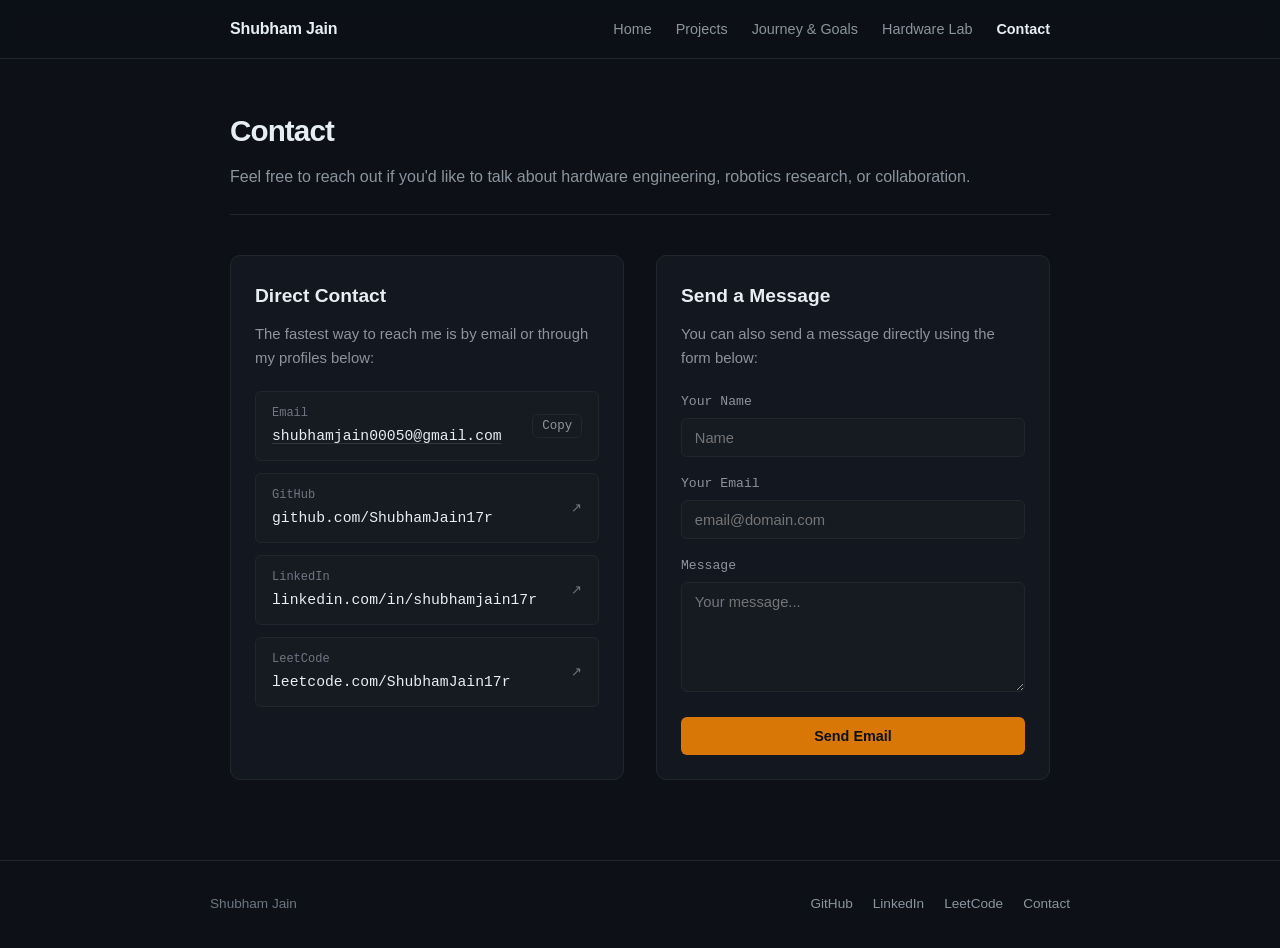
==== contact.html @ 2b887f20 "Initial release: Engineering portfolio website and ATS resume" ====
<!DOCTYPE html>
<html lang="en">
<head>
  <meta charset="UTF-8">
  <meta name="viewport" content="width=device-width, initial-scale=1.0">
  <meta name="description" content="Contact Shubham Jain — Hardware & Robotics.">
  <title>Contact — Shubham Jain</title>
  <link rel="stylesheet" href="css/style.css">
</head>
<body>

  <!-- Navigation -->
  <header class="navbar">
    <div class="nav-container">
      <a href="index.html" class="nav-brand">Shubham Jain</a>

      <button class="menu-btn" id="mobileMenuBtn" aria-label="Toggle navigation menu">
        <svg width="20" height="20" viewBox="0 0 24 24" fill="none" stroke="currentColor" stroke-width="2"><line x1="3" y1="12" x2="21" y2="12"></line><line x1="3" y1="6" x2="21" y2="6"></line><line x1="3" y1="18" x2="21" y2="18"></line></svg>
      </button>

      <ul class="nav-links" id="navLinks">
        <li><a href="index.html" class="nav-link">Home</a></li>
        <li><a href="projects.html" class="nav-link">Projects</a></li>
        <li><a href="research.html" class="nav-link">Journey & Goals</a></li>
        <li><a href="hardware.html" class="nav-link">Hardware Lab</a></li>
        <li><a href="contact.html" class="nav-link active">Contact</a></li>
      </ul>
    </div>
  </header>

  <!-- Main Content -->
  <main class="main-content">
    
    <div class="page-header">
      <h1 class="page-title">Contact</h1>
      <p class="page-subtitle">
        Feel free to reach out if you'd like to talk about hardware engineering, robotics research, or collaboration.
      </p>
    </div>

    <div class="contact-layout">
      
      <!-- Direct Links -->
      <div class="contact-box">
        <h2>Direct Contact</h2>
        <p>The fastest way to reach me is by email or through my profiles below:</p>

        <div class="contact-links-list">
          
          <!-- Email Row with Copy Button -->
          <div class="contact-row">
            <div class="contact-row-left">
              <span class="contact-row-label">Email</span>
              <a href="mailto:shubhamjain00050@gmail.com" data-link="email" class="contact-row-val" data-config="email-val">shubhamjain00050@gmail.com</a>
            </div>
            <button class="btn-copy" id="copyEmailBtn" type="button">Copy</button>
          </div>

          <!-- GitHub Row -->
          <a href="https://github.com/ShubhamJain17r" target="_blank" rel="noopener noreferrer" class="contact-row" data-link="github">
            <div class="contact-row-left">
              <span class="contact-row-label">GitHub</span>
              <span class="contact-row-val">github.com/ShubhamJain17r</span>
            </div>
            <span style="font-family: var(--font-mono); font-size: 0.8rem; color: var(--text-dim);">↗</span>
          </a>

          <!-- LinkedIn Row -->
          <a href="https://linkedin.com/in/shubhamjain17r" target="_blank" rel="noopener noreferrer" class="contact-row" data-link="linkedin">
            <div class="contact-row-left">
              <span class="contact-row-label">LinkedIn</span>
              <span class="contact-row-val">linkedin.com/in/shubhamjain17r</span>
            </div>
            <span style="font-family: var(--font-mono); font-size: 0.8rem; color: var(--text-dim);">↗</span>
          </a>

          <!-- LeetCode Row -->
          <a href="https://leetcode.com/ShubhamJain17r" target="_blank" rel="noopener noreferrer" class="contact-row" data-link="leetcode">
            <div class="contact-row-left">
              <span class="contact-row-label">LeetCode</span>
              <span class="contact-row-val">leetcode.com/ShubhamJain17r</span>
            </div>
            <span style="font-family: var(--font-mono); font-size: 0.8rem; color: var(--text-dim);">↗</span>
          </a>

        </div>
      </div>

      <!-- Quick Message Form -->
      <div class="contact-box">
        <h2>Send a Message</h2>
        <p>You can also send a message directly using the form below:</p>

        <form id="contactForm">
          <div class="form-field">
            <label for="formName">Your Name</label>
            <input type="text" id="formName" placeholder="Name" required>
          </div>

          <div class="form-field">
            <label for="formEmail">Your Email</label>
            <input type="email" id="formEmail" placeholder="email@domain.com" required>
          </div>

          <div class="form-field">
            <label for="formMessage">Message</label>
            <textarea id="formMessage" placeholder="Your message..." required></textarea>
          </div>

          <button type="submit" class="btn-submit">Send Email</button>
          <div class="form-status" id="formStatus"></div>
        </form>
      </div>

    </div>

  </main>

  <!-- Footer -->
  <footer class="footer">
    <div class="footer-container">
      <div>Shubham Jain</div>
      <ul class="footer-links">
        <li><a href="https://github.com/ShubhamJain17r" target="_blank" rel="noopener noreferrer" data-link="github">GitHub</a></li>
        <li><a href="https://linkedin.com/in/shubhamjain17r" target="_blank" rel="noopener noreferrer" data-link="linkedin">LinkedIn</a></li>
        <li><a href="https://leetcode.com/ShubhamJain17r" target="_blank" rel="noopener noreferrer" data-link="leetcode">LeetCode</a></li>
        <li><a href="contact.html">Contact</a></li>
      </ul>
    </div>
  </footer>

  <script src="js/config.js"></script>
  <script src="js/main.js"></script>
</body>
</html>
---- css/style.css ----
/* ==========================================================================
   Shubham Jain — Personal Portfolio
   Clean, human-crafted dark aesthetic for hardware & robotics.
   ========================================================================== */

:root {
  /* Slate & Charcoal Palette */
  --bg-page: #0d1117;
  --bg-surface: #161b22;
  --bg-surface-hover: #1c222b;
  --bg-card: #13171f;
  --bg-card-border: #21262d;
  --border-subtle: #21262d;
  --border-strong: #30363d;

  /* Copper Accent */
  --copper: #d97706;
  --copper-hover: #f59e0b;
  --copper-soft: rgba(217, 119, 6, 0.1);
  --copper-border: rgba(217, 119, 6, 0.25);

  /* Text Colors */
  --text-main: #e6edf3;
  --text-muted: #8b949e;
  --text-dim: #6e7681;
  --text-accent: #f59e0b;

  /* Typography */
  --font-sans: -apple-system, BlinkMacSystemFont, "Segoe UI", Roboto, Helvetica, Arial, sans-serif;
  --font-mono: ui-monospace, SFMono-Regular, "SF Mono", Menlo, Consolas, "Liberation Mono", monospace;

  /* Sizing */
  --container-width: 860px;
  --radius: 6px;
  --radius-lg: 10px;
}

/* --------------------------------------------------------------------------
   Reset & Base Styles
   -------------------------------------------------------------------------- */
* {
  margin: 0;
  padding: 0;
  box-sizing: border-box;
}

html {
  font-family: var(--font-sans);
  background-color: var(--bg-page);
  color: var(--text-main);
  line-height: 1.65;
  -webkit-font-smoothing: antialiased;
}

body {
  min-height: 100vh;
  display: flex;
  flex-direction: column;
  background-color: var(--bg-page);
}

a {
  color: var(--text-main);
  text-decoration: underline;
  text-decoration-color: var(--border-strong);
  text-underline-offset: 3px;
  transition: all 0.15s ease;
}

a:hover {
  color: var(--copper-hover);
  text-decoration-color: var(--copper-hover);
}

code, pre, .mono {
  font-family: var(--font-mono);
  font-size: 0.9em;
}

/* --------------------------------------------------------------------------
   Navigation
   -------------------------------------------------------------------------- */
.navbar {
  position: sticky;
  top: 0;
  z-index: 100;
  background: rgba(13, 17, 23, 0.92);
  backdrop-filter: blur(8px);
  -webkit-backdrop-filter: blur(8px);
  border-bottom: 1px solid var(--border-subtle);
}

.nav-container {
  max-width: var(--container-width);
  margin: 0 auto;
  padding: 1rem 1.25rem;
  display: flex;
  align-items: center;
  justify-content: space-between;
}

.nav-brand {
  font-weight: 600;
  font-size: 1rem;
  color: var(--text-main);
  text-decoration: none;
  letter-spacing: -0.01em;
}

.nav-brand:hover {
  color: var(--copper-hover);
}

.nav-links {
  display: flex;
  align-items: center;
  list-style: none;
  gap: 1.5rem;
}

.nav-link {
  font-size: 0.9rem;
  color: var(--text-muted);
  text-decoration: none;
  transition: color 0.15s ease;
}

.nav-link:hover {
  color: var(--text-main);
}

.nav-link.active {
  color: var(--text-main);
  font-weight: 600;
}

.menu-btn {
  display: none;
  background: transparent;
  border: 1px solid var(--border-subtle);
  color: var(--text-main);
  padding: 0.4rem;
  border-radius: var(--radius);
  cursor: pointer;
}

/* --------------------------------------------------------------------------
   Main Layout
   -------------------------------------------------------------------------- */
.main-content {
  flex: 1;
  max-width: var(--container-width);
  width: 100%;
  margin: 0 auto;
  padding: 3rem 1.25rem 5rem 1.25rem;
}

.page-header {
  margin-bottom: 2.5rem;
  border-bottom: 1px solid var(--border-subtle);
  padding-bottom: 1.5rem;
}

.page-title {
  font-size: 1.85rem;
  font-weight: 700;
  letter-spacing: -0.03em;
  color: var(--text-main);
  margin-bottom: 0.5rem;
}

.page-subtitle {
  color: var(--text-muted);
  font-size: 1rem;
  line-height: 1.6;
}

/* --------------------------------------------------------------------------
   Hero / Home
   -------------------------------------------------------------------------- */
.hero {
  margin-bottom: 3.5rem;
}

.hero-intro {
  font-size: 0.92rem;
  color: var(--copper-hover);
  font-family: var(--font-mono);
  margin-bottom: 0.5rem;
}

.hero-name {
  font-size: 2.4rem;
  font-weight: 700;
  letter-spacing: -0.03em;
  line-height: 1.2;
  margin-bottom: 1rem;
}

.hero-text {
  font-size: 1.05rem;
  color: var(--text-muted);
  line-height: 1.7;
  margin-bottom: 1.25rem;
}

.hero-text strong {
  color: var(--text-main);
  font-weight: 500;
}

.hero-links {
  display: flex;
  flex-wrap: wrap;
  gap: 1.25rem;
  margin-top: 1.5rem;
}

.hero-link {
  font-size: 0.92rem;
  font-family: var(--font-mono);
  color: var(--copper-hover);
  text-decoration: none;
}

.hero-link:hover {
  text-decoration: underline;
}

/* --------------------------------------------------------------------------
   Quick Highlights Bar
   -------------------------------------------------------------------------- */
.highlights-box {
  background: var(--bg-surface);
  border: 1px solid var(--border-subtle);
  border-radius: var(--radius-lg);
  padding: 1.25rem 1.5rem;
  margin: 2rem 0 3.5rem 0;
  display: grid;
  grid-template-columns: repeat(auto-fit, minmax(180px, 1fr));
  gap: 1.25rem;
}

.highlight-item {
  display: flex;
  flex-direction: column;
}

.highlight-label {
  font-size: 0.78rem;
  color: var(--text-dim);
  font-family: var(--font-mono);
  text-transform: uppercase;
  margin-bottom: 0.25rem;
}

.highlight-value {
  font-size: 1.05rem;
  font-weight: 600;
  color: var(--text-main);
}

.highlight-note {
  font-size: 0.82rem;
  color: var(--text-muted);
  margin-top: 0.15rem;
}

/* --------------------------------------------------------------------------
   Sections
   -------------------------------------------------------------------------- */
.section {
  margin-bottom: 3.5rem;
}

.section-title {
  font-size: 1.35rem;
  font-weight: 600;
  letter-spacing: -0.02em;
  margin-bottom: 1.25rem;
  display: flex;
  align-items: center;
  justify-content: space-between;
}

.section-title a {
  font-size: 0.85rem;
  font-weight: 400;
  font-family: var(--font-mono);
  color: var(--text-muted);
  text-decoration: none;
}

.section-title a:hover {
  color: var(--copper-hover);
}

/* --------------------------------------------------------------------------
   Project Cards
   -------------------------------------------------------------------------- */
.filter-tabs {
  display: flex;
  flex-wrap: wrap;
  gap: 0.5rem;
  margin-bottom: 1.75rem;
}

.filter-tab {
  background: var(--bg-surface);
  border: 1px solid var(--border-subtle);
  color: var(--text-muted);
  font-family: var(--font-mono);
  font-size: 0.82rem;
  padding: 0.35rem 0.8rem;
  border-radius: var(--radius);
  cursor: pointer;
  transition: all 0.15s ease;
}

.filter-tab:hover {
  color: var(--text-main);
  border-color: var(--border-strong);
}

.filter-tab.active {
  background: var(--copper-soft);
  color: var(--copper-hover);
  border-color: var(--copper-border);
}

.projects-list {
  display: flex;
  flex-direction: column;
  gap: 1.25rem;
}

.project-item {
  background: var(--bg-card);
  border: 1px solid var(--border-subtle);
  border-radius: var(--radius-lg);
  padding: 1.4rem 1.5rem;
  transition: border-color 0.15s ease;
}

.project-item:hover {
  border-color: var(--border-strong);
}

.project-header {
  display: flex;
  justify-content: space-between;
  align-items: baseline;
  gap: 1rem;
  margin-bottom: 0.5rem;
  flex-wrap: wrap;
}

.project-title {
  font-size: 1.15rem;
  font-weight: 600;
  color: var(--text-main);
}

.project-meta-label {
  font-size: 0.8rem;
  font-family: var(--font-mono);
  color: var(--text-dim);
}

.project-description {
  color: var(--text-muted);
  font-size: 0.95rem;
  line-height: 1.6;
  margin-bottom: 1rem;
}

.project-tags {
  display: flex;
  flex-wrap: wrap;
  gap: 0.4rem;
  margin-bottom: 0.85rem;
}

.tag {
  font-size: 0.75rem;
  font-family: var(--font-mono);
  background: var(--bg-surface);
  border: 1px solid var(--border-subtle);
  color: var(--text-muted);
  padding: 0.15rem 0.45rem;
  border-radius: 4px;
}

.project-actions {
  display: flex;
  align-items: center;
  gap: 1.25rem;
  margin-top: 0.75rem;
  font-family: var(--font-mono);
  font-size: 0.85rem;
}

.project-actions a {
  color: var(--copper-hover);
  text-decoration: none;
  display: inline-flex;
  align-items: center;
  gap: 0.35rem;
}

.project-actions a:hover {
  text-decoration: underline;
}

.confidential-notice {
  font-size: 0.82rem;
  font-family: var(--font-mono);
  color: var(--text-dim);
  font-style: italic;
}

/* --------------------------------------------------------------------------
   Timeline / Experience / Journey
   -------------------------------------------------------------------------- */
.entry-list {
  display: flex;
  flex-direction: column;
  gap: 1.75rem;
}

.entry-item {
  border-left: 2px solid var(--border-subtle);
  padding-left: 1.25rem;
  position: relative;
}

.entry-item::before {
  content: '';
  position: absolute;
  left: -5px;
  top: 4px;
  width: 8px;
  height: 8px;
  border-radius: 50%;
  background: var(--border-strong);
}

.entry-item.active::before {
  background: var(--copper);
}

.entry-header {
  display: flex;
  justify-content: space-between;
  align-items: baseline;
  flex-wrap: wrap;
  gap: 0.5rem;
  margin-bottom: 0.25rem;
}

.entry-title {
  font-size: 1.05rem;
  font-weight: 600;
  color: var(--text-main);
}

.entry-time {
  font-family: var(--font-mono);
  font-size: 0.82rem;
  color: var(--text-dim);
}

.entry-sub {
  color: var(--text-muted);
  font-size: 0.92rem;
  margin-bottom: 0.5rem;
}

.entry-text {
  color: var(--text-muted);
  font-size: 0.93rem;
  line-height: 1.6;
}

.entry-text ul {
  padding-left: 1.25rem;
  margin-top: 0.4rem;
}

.entry-text li {
  margin-bottom: 0.3rem;
}

/* --------------------------------------------------------------------------
   Hardware & Tools Grid
   -------------------------------------------------------------------------- */
.grid-2 {
  display: grid;
  grid-template-columns: repeat(auto-fit, minmax(280px, 1fr));
  gap: 1.25rem;
}

.info-card {
  background: var(--bg-card);
  border: 1px solid var(--border-subtle);
  border-radius: var(--radius-lg);
  padding: 1.25rem 1.4rem;
}

.info-card-title {
  font-size: 1rem;
  font-weight: 600;
  color: var(--text-main);
  margin-bottom: 0.75rem;
}

.info-card ul {
  list-style: none;
}

.info-card li {
  font-size: 0.9rem;
  color: var(--text-muted);
  padding: 0.35rem 0;
  border-bottom: 1px solid var(--border-subtle);
  display: flex;
  justify-content: space-between;
}

.info-card li:last-child {
  border-bottom: none;
}

.info-card li span:last-child {
  font-family: var(--font-mono);
  font-size: 0.82rem;
  color: var(--text-dim);
}

/* --------------------------------------------------------------------------
   Contact Page
   -------------------------------------------------------------------------- */
.contact-layout {
  display: grid;
  grid-template-columns: 1fr 1fr;
  gap: 2rem;
}

.contact-box {
  background: var(--bg-card);
  border: 1px solid var(--border-subtle);
  border-radius: var(--radius-lg);
  padding: 1.5rem;
}

.contact-box h2 {
  font-size: 1.2rem;
  font-weight: 600;
  margin-bottom: 0.75rem;
}

.contact-box p {
  color: var(--text-muted);
  font-size: 0.93rem;
  line-height: 1.6;
  margin-bottom: 1.25rem;
}

.contact-links-list {
  display: flex;
  flex-direction: column;
  gap: 0.75rem;
}

.contact-row {
  display: flex;
  align-items: center;
  justify-content: space-between;
  padding: 0.75rem 1rem;
  background: var(--bg-surface);
  border: 1px solid var(--border-subtle);
  border-radius: var(--radius);
  text-decoration: none;
}

.contact-row:hover {
  border-color: var(--border-strong);
}

.contact-row-left {
  display: flex;
  flex-direction: column;
}

.contact-row-label {
  font-size: 0.75rem;
  color: var(--text-dim);
  font-family: var(--font-mono);
}

.contact-row-val {
  font-size: 0.92rem;
  color: var(--text-main);
  font-family: var(--font-mono);
}

.btn-copy {
  background: transparent;
  border: 1px solid var(--border-subtle);
  color: var(--text-muted);
  font-family: var(--font-mono);
  font-size: 0.78rem;
  padding: 0.25rem 0.55rem;
  border-radius: var(--radius);
  cursor: pointer;
  transition: all 0.15s ease;
}

.btn-copy:hover {
  color: var(--text-main);
  border-color: var(--border-strong);
}

/* Form */
.form-field {
  margin-bottom: 1rem;
}

.form-field label {
  display: block;
  font-size: 0.82rem;
  color: var(--text-muted);
  font-family: var(--font-mono);
  margin-bottom: 0.35rem;
}

.form-field input, .form-field textarea {
  width: 100%;
  background: var(--bg-surface);
  border: 1px solid var(--border-subtle);
  border-radius: var(--radius);
  padding: 0.65rem 0.8rem;
  color: var(--text-main);
  font-family: var(--font-sans);
  font-size: 0.92rem;
  transition: border-color 0.15s ease;
}

.form-field input:focus, .form-field textarea:focus {
  outline: none;
  border-color: var(--copper);
}

.form-field textarea {
  min-height: 110px;
  resize: vertical;
}

.btn-submit {
  display: inline-flex;
  align-items: center;
  justify-content: center;
  width: 100%;
  padding: 0.7rem 1.25rem;
  background: var(--copper);
  color: #0d1117;
  font-weight: 600;
  font-size: 0.9rem;
  border: none;
  border-radius: var(--radius);
  cursor: pointer;
  transition: background 0.15s ease;
}

.btn-submit:hover {
  background: var(--copper-hover);
}

.form-status {
  margin-top: 0.75rem;
  font-size: 0.85rem;
  font-family: var(--font-mono);
  display: none;
}

/* --------------------------------------------------------------------------
   Footer
   -------------------------------------------------------------------------- */
.footer {
  border-top: 1px solid var(--border-subtle);
  padding: 2rem 1.25rem;
  margin-top: auto;
}

.footer-container {
  max-width: var(--container-width);
  margin: 0 auto;
  display: flex;
  justify-content: space-between;
  align-items: center;
  flex-wrap: wrap;
  gap: 1rem;
  font-size: 0.85rem;
  color: var(--text-dim);
}

.footer-links {
  display: flex;
  gap: 1.25rem;
  list-style: none;
}

.footer-links a {
  color: var(--text-muted);
  text-decoration: none;
}

.footer-links a:hover {
  color: var(--text-main);
}

/* --------------------------------------------------------------------------
   Responsive
   -------------------------------------------------------------------------- */
@media (max-width: 720px) {
  .contact-layout {
    grid-template-columns: 1fr;
  }

  .nav-links {
    display: none;
    position: absolute;
    top: 100%;
    left: 0;
    right: 0;
    background: var(--bg-surface);
    border-bottom: 1px solid var(--border-subtle);
    flex-direction: column;
    padding: 1rem 1.25rem;
    gap: 0.85rem;
    align-items: flex-start;
  }

  .nav-links.open {
    display: flex;
  }

  .menu-btn {
    display: block;
  }

  .hero-name {
    font-size: 1.9rem;
  }
}
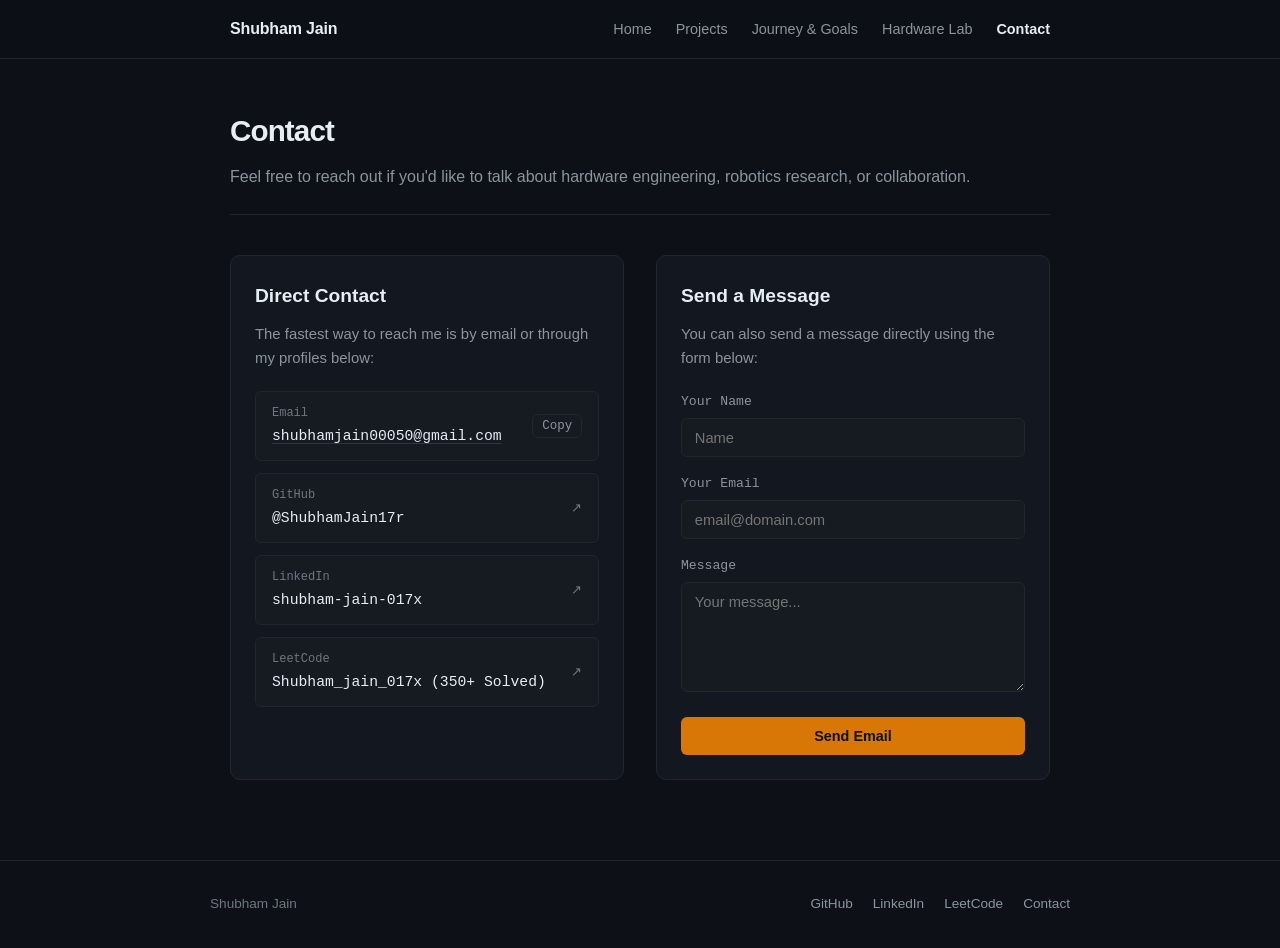
==== commit 7a6a7917: "Refactor portfolio to pure static HTML/CSS, embed verified profiles, and clean up repository" ====
--- a/contact.html
+++ b/contact.html
@@ -51,34 +51,34 @@
           <div class="contact-row">
             <div class="contact-row-left">
               <span class="contact-row-label">Email</span>
-              <a href="mailto:shubhamjain00050@gmail.com" data-link="email" class="contact-row-val" data-config="email-val">shubhamjain00050@gmail.com</a>
+              <a href="mailto:shubhamjain00050@gmail.com" class="contact-row-val" id="emailValText">shubhamjain00050@gmail.com</a>
             </div>
             <button class="btn-copy" id="copyEmailBtn" type="button">Copy</button>
           </div>
 
           <!-- GitHub Row -->
-          <a href="https://github.com/ShubhamJain17r" target="_blank" rel="noopener noreferrer" class="contact-row" data-link="github">
+          <a href="https://github.com/ShubhamJain17r" target="_blank" rel="noopener noreferrer" class="contact-row">
             <div class="contact-row-left">
               <span class="contact-row-label">GitHub</span>
-              <span class="contact-row-val">github.com/ShubhamJain17r</span>
+              <span class="contact-row-val">@ShubhamJain17r</span>
             </div>
             <span style="font-family: var(--font-mono); font-size: 0.8rem; color: var(--text-dim);">↗</span>
           </a>
 
           <!-- LinkedIn Row -->
-          <a href="https://linkedin.com/in/shubhamjain17r" target="_blank" rel="noopener noreferrer" class="contact-row" data-link="linkedin">
+          <a href="https://www.linkedin.com/in/shubham-jain-017x/" target="_blank" rel="noopener noreferrer" class="contact-row">
             <div class="contact-row-left">
               <span class="contact-row-label">LinkedIn</span>
-              <span class="contact-row-val">linkedin.com/in/shubhamjain17r</span>
+              <span class="contact-row-val">shubham-jain-017x</span>
             </div>
             <span style="font-family: var(--font-mono); font-size: 0.8rem; color: var(--text-dim);">↗</span>
           </a>
 
           <!-- LeetCode Row -->
-          <a href="https://leetcode.com/ShubhamJain17r" target="_blank" rel="noopener noreferrer" class="contact-row" data-link="leetcode">
+          <a href="https://leetcode.com/u/Shubham_jain_017x/" target="_blank" rel="noopener noreferrer" class="contact-row">
             <div class="contact-row-left">
               <span class="contact-row-label">LeetCode</span>
-              <span class="contact-row-val">leetcode.com/ShubhamJain17r</span>
+              <span class="contact-row-val">Shubham_jain_017x (350+ Solved)</span>
             </div>
             <span style="font-family: var(--font-mono); font-size: 0.8rem; color: var(--text-dim);">↗</span>
           </a>
@@ -121,15 +121,61 @@
     <div class="footer-container">
       <div>Shubham Jain</div>
       <ul class="footer-links">
-        <li><a href="https://github.com/ShubhamJain17r" target="_blank" rel="noopener noreferrer" data-link="github">GitHub</a></li>
-        <li><a href="https://linkedin.com/in/shubhamjain17r" target="_blank" rel="noopener noreferrer" data-link="linkedin">LinkedIn</a></li>
-        <li><a href="https://leetcode.com/ShubhamJain17r" target="_blank" rel="noopener noreferrer" data-link="leetcode">LeetCode</a></li>
+        <li><a href="https://github.com/ShubhamJain17r" target="_blank" rel="noopener noreferrer">GitHub</a></li>
+        <li><a href="https://www.linkedin.com/in/shubham-jain-017x/" target="_blank" rel="noopener noreferrer">LinkedIn</a></li>
+        <li><a href="https://leetcode.com/u/Shubham_jain_017x/" target="_blank" rel="noopener noreferrer">LeetCode</a></li>
         <li><a href="contact.html">Contact</a></li>
       </ul>
     </div>
   </footer>
 
-  <script src="js/config.js"></script>
-  <script src="js/main.js"></script>
+  <script>
+    // Mobile navigation toggle
+    const menuBtn = document.getElementById('mobileMenuBtn');
+    const navLinks = document.getElementById('navLinks');
+    if (menuBtn && navLinks) {
+      menuBtn.addEventListener('click', () => {
+        navLinks.classList.toggle('open');
+      });
+    }
+
+    // 1-Click Copy Email
+    const copyBtn = document.getElementById('copyEmailBtn');
+    if (copyBtn) {
+      copyBtn.addEventListener('click', async () => {
+        try {
+          await navigator.clipboard.writeText('shubhamjain00050@gmail.com');
+          copyBtn.textContent = 'Copied!';
+          setTimeout(() => { copyBtn.textContent = 'Copy'; }, 2000);
+        } catch (err) {
+          copyBtn.textContent = 'Failed';
+          setTimeout(() => { copyBtn.textContent = 'Copy'; }, 2000);
+        }
+      });
+    }
+
+    // Direct mailto Form Trigger
+    const form = document.getElementById('contactForm');
+    const statusDiv = document.getElementById('formStatus');
+    if (form) {
+      form.addEventListener('submit', (e) => {
+        e.preventDefault();
+        const name = document.getElementById('formName').value.trim();
+        const email = document.getElementById('formEmail').value.trim();
+        const msg = document.getElementById('formMessage').value.trim();
+        
+        const subject = encodeURIComponent(`Portfolio Inquiry from ${name}`);
+        const body = encodeURIComponent(`Name: ${name}\nEmail: ${email}\n\nMessage:\n${msg}`);
+        
+        window.location.href = `mailto:shubhamjain00050@gmail.com?subject=${subject}&body=${body}`;
+        
+        if (statusDiv) {
+          statusDiv.textContent = 'Opening your email client...';
+          statusDiv.style.color = 'var(--accent)';
+          statusDiv.style.display = 'block';
+        }
+      });
+    }
+  </script>
 </body>
 </html>
